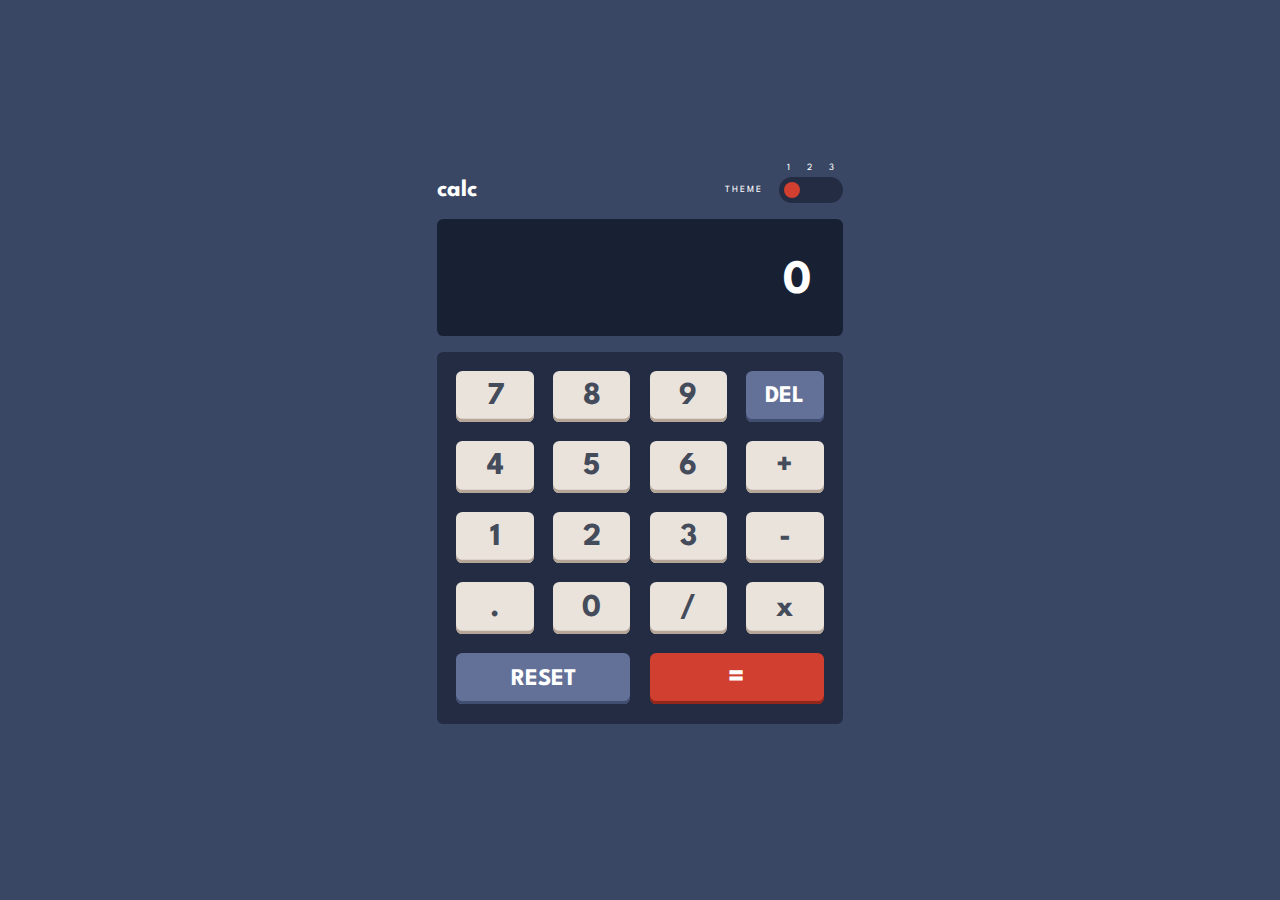
==== level-intermediate/calculator-app-main/index.html @ 536814eb "start challenge "calculator-app"" ====
<!DOCTYPE html>
<html lang="en">
<head>
  <meta charset="UTF-8">
  <meta name="viewport" content="width=device-width, initial-scale=1.0">
  <link rel="icon" type="image/png" sizes="32x32" href="./images/favicon-32x32.png">
  <link rel="stylesheet" href="style.css">
  <title>Frontend Mentor | Calculator app</title>
</head>
<body>
  <header class="calc-header">
    <h1>calc</h1>
    <div class="theme-container">
      <h2>Theme</h2>
      <div class="theme-wrapper">
        <div class="theme-nums">
          <span>1</span>
          <span>2</span>
          <span>3</span>
        </div>
        <div class="theme-swapper">
          <input type="range" name="theme" id="theme-swapper-ball" class="theme-swapper-ball" min="1" max="3" value="1">
          <!-- <div class="theme-swapper-ball"></div> -->
        </div>
        
      </div>
    </div>
  </header>
  <main class="calc">
    <div class="calc-display">
      <span class="calc-display-math"></span>
      <span class="calc-display-content">0</span>
    </div>
    <div class="calc-buttons">
      <button class="calc-button">7</button>
      <button class="calc-button">8</button>
      <button class="calc-button">9</button>
      <button class="calc-button especial">del</button>
      <button class="calc-button">4</button>
      <button class="calc-button">5</button>
      <button class="calc-button">6</button>
      <button class="calc-button" data-math="true">+</button>
      <button class="calc-button">1</button>
      <button class="calc-button">2</button>
      <button class="calc-button">3</button>
      <button class="calc-button" data-math="true">-</button>
      <button class="calc-button">.</button>
      <button class="calc-button">0</button>
      <button class="calc-button" data-math="true">/</button>
      <button class="calc-button" data-math="true">x</button>
      <button class="calc-button especial span-2c">reset</button>
      <button class="calc-button equals span-2c">=</button>
    </div>
  </main>

  <script src="./scripts/index.js"></script>
  <script src="./scripts/theme-swapper.js"></script>
</body>
</html>
---- level-intermediate/calculator-app-main/style.css ----
@charset "UTF-8";
@import url('https://fonts.googleapis.com/css2?family=League+Spartan:wght@400;700&display=swap');

/*Generic CSS*/

*,
*::before,
*::after {
    margin: 0;
    padding: 0;
    box-sizing: border-box;
    transition: background .1s ease;
}

:root {
    /* Font */

    --font-main: 'League Spartan', sans-serif;

    --fs-xl: 3rem;
    --fs-600: 2rem;
    --fs-500: 1.5rem;
    --fs-400: 1rem;
    --fs-200: .6rem;

    --fw-regular: 700;
    /* --fw-bold: 700; */
}

html {
    height: 100vh;
    font-size: 16px;
    display: flex;
    align-items: center;
    justify-content: center;

    background-color: var(--main-bg);
}

body {

    display: flex;
    flex-direction: column;
    gap: 1em;
}

body,
input,
textarea,
button,
h1,
h2,
h3,
h4,
h5,
h6 {
    color: var(--font-color-primary);
    font-family: var(--font-main);
    font-size: var(--fs-400);
    font-weight: var(--fw-regular);
}

::placeholder {
    opacity: 1;
    color: var(--font-color);
}

button, input {
    appearance: none;
    border: none;
    background: none;
    cursor: pointer;
}

ul,
ol {
    list-style: none;
}

a {
    text-decoration: none;
    color: inherit;
}

/* Header */

.calc-header {
    display: flex;
    justify-content: space-between;
    align-items: center;
}

.calc-header > h1 {
    font-size: var(--fs-500);
}

.theme-container {
    display: flex;
    align-items: center;
    gap: 1em;
}

.theme-container > h2,
.theme-nums {
    font-size: var(--fs-200);
    font-weight: 400;
    text-transform: uppercase;
    letter-spacing: 2px;
}

.theme-wrapper {
    position: relative;
}

.theme-nums {
    width: 100%;
    position: absolute;
    top: 0;
    transform: translateY(calc(-100% - 5px));
    display: grid;
    grid-template-columns: repeat(3, 1fr);
    align-items: center;
    justify-items: center;
}

.theme-swapper {
    display: flex;
    align-items: center;
    padding: 5px;
    width: 4em;
    border-radius: 100px;
    background-color: var(--buttons-bg);
    cursor: pointer;
}

.theme-swapper-ball {
    width: 100%;
}

.theme-swapper-ball::-webkit-slider-thumb {
    aspect-ratio: 1/1;
    -webkit-appearance: none;
    border-radius: 50px;
    width: 1rem;
    background-color: var(--equals-key-bg);

  }

/* Main */

.calc {
    display: flex;
    flex-direction: column;
    gap: 1em;
}

.calc-display {
    position: relative;
    display: flex;
    flex-direction: column;
    align-items: flex-end;
    background-color: var(--screen-bg);
    padding: 2.5em 2em 2em 2em;
    border-radius: .4rem;
}

.calc-display-content {
    font-size: var(--fs-xl);
}

.calc-display-math {
    position: absolute;
    top: 0;
    transform: translateY(100%);
    opacity: .75;
}

.calc-buttons {
    display: grid;
    grid-template-columns: repeat(4, 1fr);
    gap: 1.2rem;
    
    border-radius: .4rem;
    padding: 1.2em;
    background-color: var(--buttons-bg);
}

.calc-button {
    border-radius: .4rem;
    padding: .35em .8em;
    font-size: var(--fs-600);
    color: var(--font-color-secundary);
    background-color: var(--key-bg);
    box-shadow: inset 0 -.1em 0 var(--key-shadow);
}

.calc-button.especial {
    text-transform: uppercase;
    font-size: var(--fs-500);
    color: var(--white);
    background-color: var(--especial-key-bg);
    box-shadow: inset 0 -3px 0 var(--especial-key-shadow);
}

.calc-button.equals {
    /* font-size: var(--fs-500); */
    color: var(--equals-font-color);
    background-color: var(--equals-key-bg);
    box-shadow: inset 0 -3px 0 var(--equals-key-shadow);
}

.calc-button:hover,
.theme-swapper:hover > .theme-swapper-ball {
    filter: brightness(120%);
}

.calc-button:active {
    box-shadow: none;
    height: calc(100% - .1em);
    transform: translateY(.1em);
}

.span-2c {
    grid-column: span 2;
}
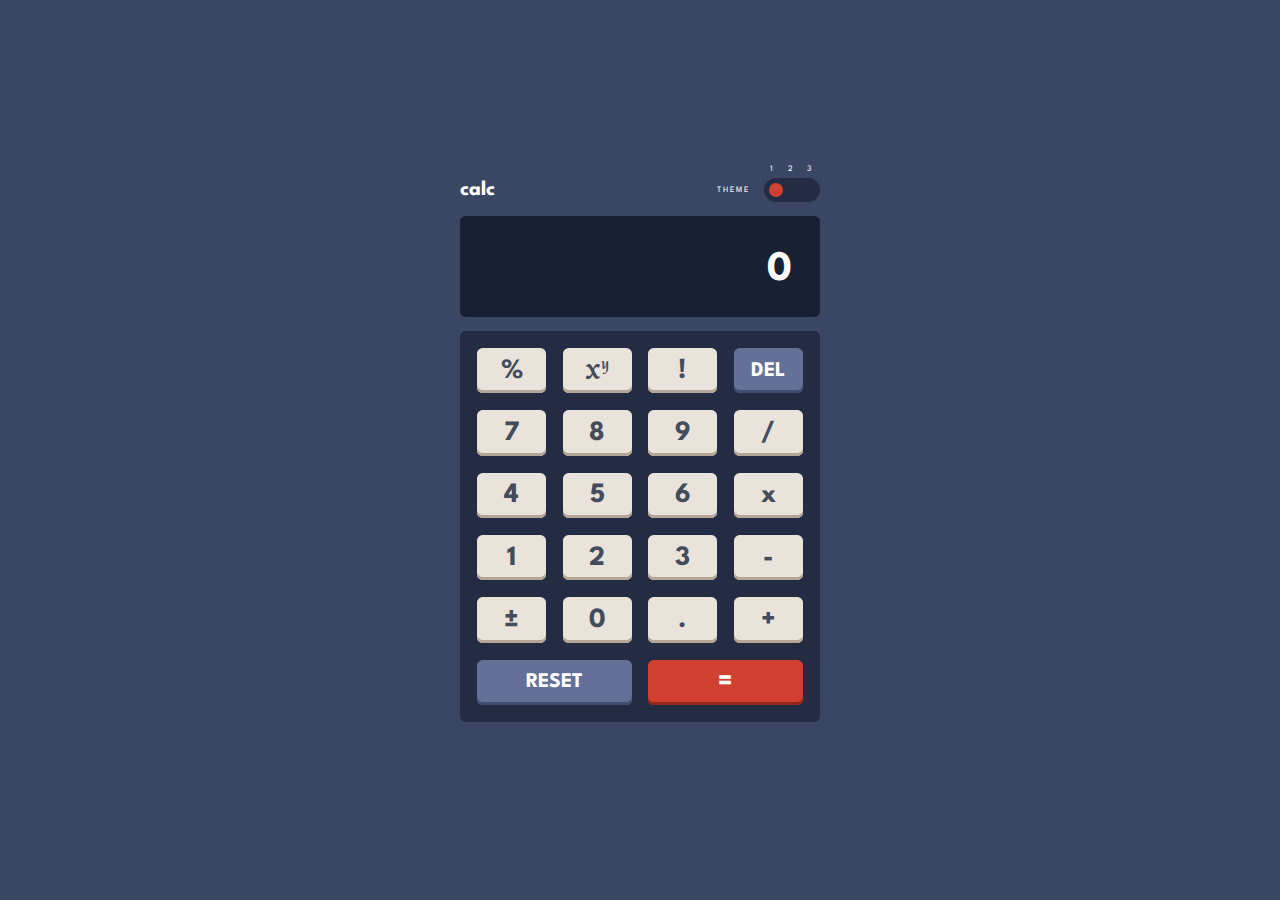
==== commit 6b85431c: "update display" ====
--- a/level-intermediate/calculator-app-main/index.html
+++ b/level-intermediate/calculator-app-main/index.html
@@ -32,22 +32,26 @@
       <span class="calc-display-content">0</span>
     </div>
     <div class="calc-buttons">
-      <button class="calc-button">7</button>
-      <button class="calc-button">8</button>
-      <button class="calc-button">9</button>
-      <button class="calc-button especial">del</button>
-      <button class="calc-button">4</button>
-      <button class="calc-button">5</button>
-      <button class="calc-button">6</button>
-      <button class="calc-button" data-math="true">+</button>
-      <button class="calc-button">1</button>
-      <button class="calc-button">2</button>
-      <button class="calc-button">3</button>
-      <button class="calc-button" data-math="true">-</button>
-      <button class="calc-button">.</button>
-      <button class="calc-button">0</button>
-      <button class="calc-button" data-math="true">/</button>
-      <button class="calc-button" data-math="true">x</button>
+      <button class="calc-button" data-type="modificator">%</button>
+      <button class="calc-button especial-character" data-type="modificator"><div>x<sup>y</sup></div></button>
+      <button class="calc-button" data-type="modificator">!</button>
+      <button class="calc-button especial" data-type="del">del</button>
+      <button class="calc-button" data-type="number">7</button>
+      <button class="calc-button" data-type="number">8</button>
+      <button class="calc-button" data-type="number" data-type="number">9</button>
+      <button class="calc-button" data-type="operations">/</button>
+      <button class="calc-button" data-type="number">4</button>
+      <button class="calc-button" data-type="number">5</button>
+      <button class="calc-button" data-type="number">6</button>
+      <button class="calc-button" data-type="operations">x</button>
+      <button class="calc-button" data-type="number">1</button>
+      <button class="calc-button" data-type="number">2</button>
+      <button class="calc-button" data-type="number">3</button>
+      <button class="calc-button" data-type="operations">-</button>
+      <button class="calc-button" data-type="modificator">±</button>
+      <button class="calc-button" data-type="number">0</button>
+      <button class="calc-button" data-type="number">.</button>
+      <button class="calc-button" data-type="operations">+</button>
       <button class="calc-button especial span-2c">reset</button>
       <button class="calc-button equals span-2c">=</button>
     </div>
--- a/level-intermediate/calculator-app-main/style.css
+++ b/level-intermediate/calculator-app-main/style.css
@@ -1,5 +1,6 @@
 @charset "UTF-8";
 @import url('https://fonts.googleapis.com/css2?family=League+Spartan:wght@400;700&display=swap');
+@import url('https://fonts.googleapis.com/css2?family=Amita&display=swap');
 
 /*Generic CSS*/
 
@@ -16,6 +17,7 @@
     /* Font */
 
     --font-main: 'League Spartan', sans-serif;
+    --fonts-secundary: 'Amita', cursive;;
 
     --fs-xl: 3rem;
     --fs-600: 2rem;
@@ -29,7 +31,7 @@
 
 html {
     height: 100vh;
-    font-size: 16px;
+    font-size: 14px;
     display: flex;
     align-items: center;
     justify-content: center;
@@ -82,6 +84,10 @@
     color: inherit;
 }
 
+sup {
+    font-size: var(--fs-400);
+}
+
 /* Header */
 
 .calc-header {
@@ -164,8 +170,30 @@
     border-radius: .4rem;
 }
 
+::-webkit-scrollbar {
+    position: absolute;
+    width: 10px;
+}
+  
+/* Track */
+::-webkit-scrollbar-track {
+background: #f1f1f1;
+}
+
+/* Handle */
+::-webkit-scrollbar-thumb {
+background: #888;
+}
+
+/* Handle on hover */
+::-webkit-scrollbar-thumb:hover {
+background: #555;
+}
+
 .calc-display-content {
     font-size: var(--fs-xl);
+    overflow-x: auto;
+    max-width: 301px;
 }
 
 .calc-display-math {
@@ -191,7 +219,7 @@
     font-size: var(--fs-600);
     color: var(--font-color-secundary);
     background-color: var(--key-bg);
-    box-shadow: inset 0 -.1em 0 var(--key-shadow);
+    box-shadow: inset 0 -3px 0 var(--key-shadow);
 }
 
 .calc-button.especial {
@@ -202,8 +230,24 @@
     box-shadow: inset 0 -3px 0 var(--especial-key-shadow);
 }
 
+.especial-character {
+    box-sizing: content-box;
+    display: block;
+    height: calc(var(--fs-600) - 2px);
+    font-family: var(--fonts-secundary);
+}
+
+.especial-character:active {
+    box-shadow: none;
+    height: calc(var(--fs-600) - 5px);
+    transform: translateY(3px);
+}
+
+.especial-character > * {
+    transform: translateY(-27%);
+}
+
 .calc-button.equals {
-    /* font-size: var(--fs-500); */
     color: var(--equals-font-color);
     background-color: var(--equals-key-bg);
     box-shadow: inset 0 -3px 0 var(--equals-key-shadow);
@@ -214,7 +258,7 @@
     filter: brightness(120%);
 }
 
-.calc-button:active {
+.calc-button:not(.especial-character):active {
     box-shadow: none;
     height: calc(100% - .1em);
     transform: translateY(.1em);
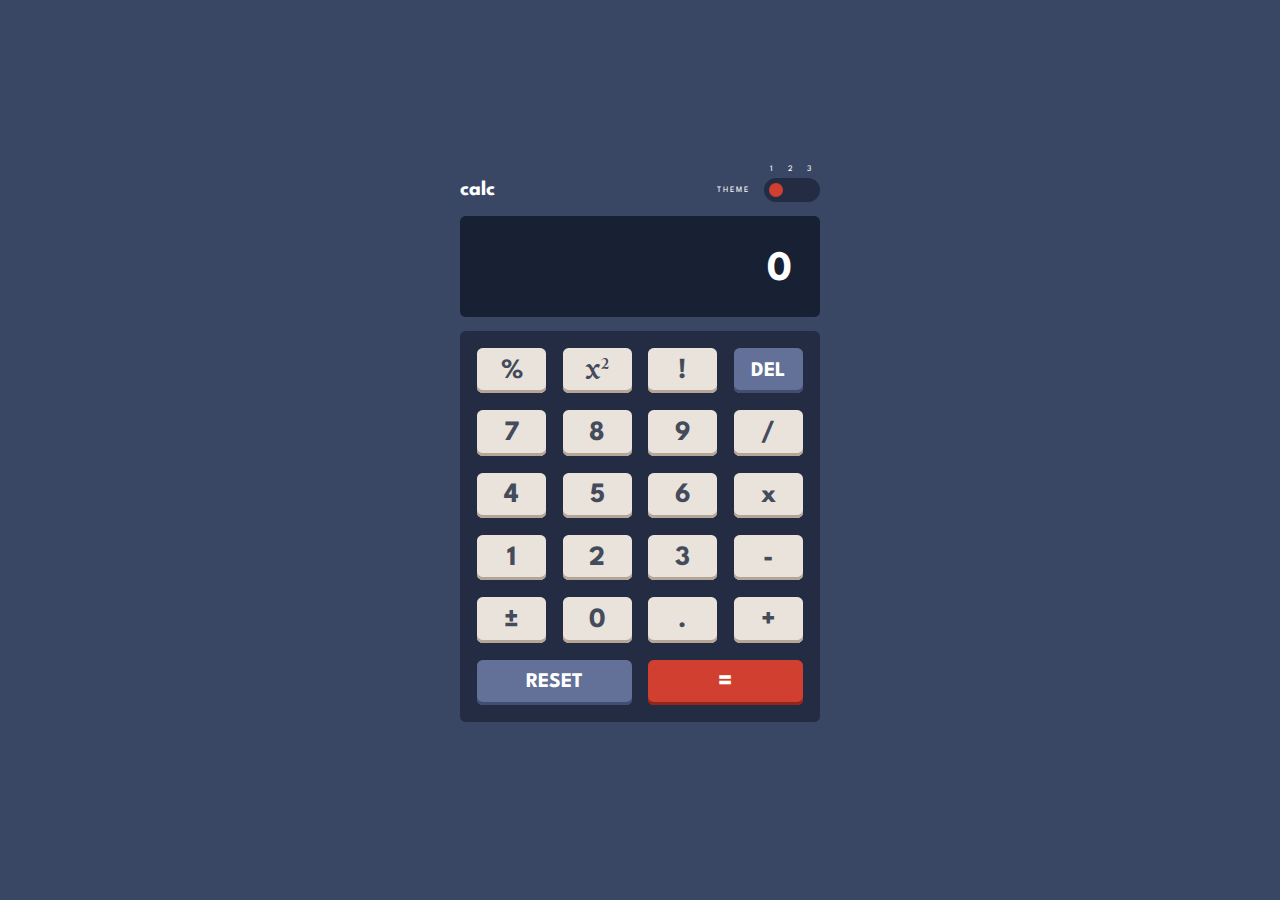
==== commit 495995fd: "update operations and modifiers" ====
--- a/level-intermediate/calculator-app-main/index.html
+++ b/level-intermediate/calculator-app-main/index.html
@@ -32,28 +32,28 @@
       <span class="calc-display-content">0</span>
     </div>
     <div class="calc-buttons">
-      <button class="calc-button" data-type="modificator">%</button>
-      <button class="calc-button especial-character" data-type="modificator"><div>x<sup>y</sup></div></button>
-      <button class="calc-button" data-type="modificator">!</button>
+      <button class="calc-button" data-type="modificator" data-mod="%">%</button>
+      <button class="calc-button especial-character" data-type="modificator" data-mod="^"><div>x<sup>2</sup></div></button>
+      <button class="calc-button" data-type="modificator" data-mod="!">!</button>
       <button class="calc-button especial" data-type="del">del</button>
       <button class="calc-button" data-type="number">7</button>
       <button class="calc-button" data-type="number">8</button>
       <button class="calc-button" data-type="number" data-type="number">9</button>
-      <button class="calc-button" data-type="operations">/</button>
+      <button class="calc-button" data-type="operation">/</button>
       <button class="calc-button" data-type="number">4</button>
       <button class="calc-button" data-type="number">5</button>
       <button class="calc-button" data-type="number">6</button>
-      <button class="calc-button" data-type="operations">x</button>
+      <button class="calc-button" data-type="operation">x</button>
       <button class="calc-button" data-type="number">1</button>
       <button class="calc-button" data-type="number">2</button>
       <button class="calc-button" data-type="number">3</button>
-      <button class="calc-button" data-type="operations">-</button>
-      <button class="calc-button" data-type="modificator">±</button>
+      <button class="calc-button" data-type="operation">-</button>
+      <button class="calc-button" data-type="modificator" data-mod="±">±</button>
       <button class="calc-button" data-type="number">0</button>
       <button class="calc-button" data-type="number">.</button>
-      <button class="calc-button" data-type="operations">+</button>
-      <button class="calc-button especial span-2c">reset</button>
-      <button class="calc-button equals span-2c">=</button>
+      <button class="calc-button" data-type="operation">+</button>
+      <button class="calc-button especial span-2c" data-type="reset">reset</button>
+      <button class="calc-button equals span-2c" data-type="equals">=</button>
     </div>
   </main>
 
